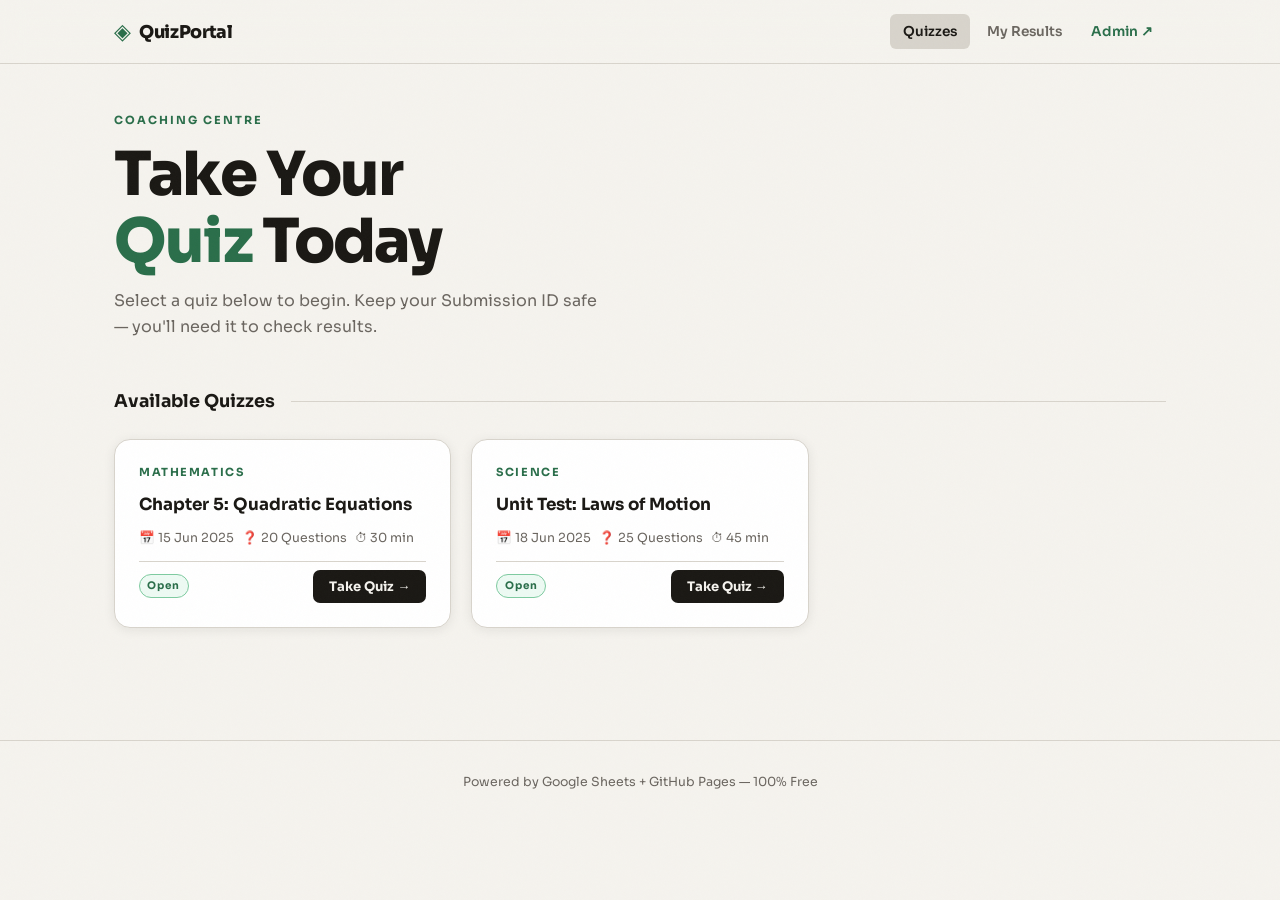
==== index.html @ 5165b7f3 "Add files via upload" ====
<!DOCTYPE html>
<html lang="en">
<head>
<meta charset="UTF-8">
<meta name="viewport" content="width=device-width, initial-scale=1.0">
<title>Quiz Portal — Coaching Centre</title>
<link rel="preconnect" href="https://fonts.googleapis.com">
<link href="https://fonts.googleapis.com/css2?family=Sora:wght@400;600;700;800&family=IBM+Plex+Mono:wght@400;500&display=swap" rel="stylesheet">
<link rel="stylesheet" href="style.css">
</head>
<body>

<div class="noise"></div>

<header class="site-header">
  <div class="header-inner">
    <div class="logo">
      <span class="logo-icon">◈</span>
      <span class="logo-text">QuizPortal</span>
    </div>
    <nav class="header-nav">
      <a href="index.html" class="nav-link active">Quizzes</a>
      <a href="result.html" class="nav-link">My Results</a>
      <a href="admin.html" class="nav-link nav-admin">Admin ↗</a>
    </nav>
  </div>
</header>

<main class="main-content">
  <section class="hero">
    <div class="hero-tag">COACHING CENTRE</div>
    <h1 class="hero-title">Take Your<br><em>Quiz</em> Today</h1>
    <p class="hero-sub">Select a quiz below to begin. Keep your Submission ID safe — you'll need it to check results.</p>
  </section>

  <section class="quiz-list-section">
    <div class="section-header">
      <h2 class="section-title">Available Quizzes</h2>
      <div class="section-line"></div>
    </div>

    <!-- =====================================================
         ADD YOUR QUIZZES HERE
         Copy a .quiz-card block and fill in:
           data-sheet-id  = your Google Sheet ID
           data-title     = Quiz name
           data-subject   = Subject label
           data-date      = Date string
           data-questions = Number of questions
           data-duration  = Duration in minutes
         ===================================================== -->

    <div class="quiz-grid" id="quizGrid">

      <!-- EXAMPLE CARD 1 — replace with your real sheet IDs -->
      <article class="quiz-card" data-sheet-id="YOUR_SHEET_ID_HERE">
        <div class="card-subject">Mathematics</div>
        <h3 class="card-title">Chapter 5: Quadratic Equations</h3>
        <div class="card-meta">
          <span class="meta-item">📅 15 Jun 2025</span>
          <span class="meta-item">❓ 20 Questions</span>
          <span class="meta-item">⏱ 30 min</span>
        </div>
        <div class="card-footer">
          <span class="card-badge badge-open">Open</span>
          <button class="btn-take" onclick="startQuiz(this)">Take Quiz →</button>
        </div>
      </article>

      <!-- EXAMPLE CARD 2 -->
      <article class="quiz-card" data-sheet-id="YOUR_SECOND_SHEET_ID_HERE">
        <div class="card-subject">Science</div>
        <h3 class="card-title">Unit Test: Laws of Motion</h3>
        <div class="card-meta">
          <span class="meta-item">📅 18 Jun 2025</span>
          <span class="meta-item">❓ 25 Questions</span>
          <span class="meta-item">⏱ 45 min</span>
        </div>
        <div class="card-footer">
          <span class="card-badge badge-open">Open</span>
          <button class="btn-take" onclick="startQuiz(this)">Take Quiz →</button>
        </div>
      </article>

    </div>
    <!-- END QUIZ GRID -->

  </section>
</main>

<footer class="site-footer">
  <p>Powered by Google Sheets + GitHub Pages &mdash; 100% Free</p>
</footer>

<script>
function startQuiz(btn) {
  const card = btn.closest('.quiz-card');
  const sheetId = card.dataset.sheetId;
  if (!sheetId || sheetId.startsWith('YOUR_')) {
    alert('Please update the sheet ID in index.html for this quiz card.');
    return;
  }
  window.location.href = `quiz.html?sheetId=${sheetId}`;
}
</script>
</body>
</html>
---- style.css ----
/* ============================================================
   QuizPortal — Complete Stylesheet
   Aesthetic: Clean Editorial × Utilitarian — Dark-accented,
   warm off-white, IBM Plex Mono for IDs, Sora for everything else
   ============================================================ */

/* ── Reset & Base ─────────────────────────────────────────── */
*, *::before, *::after { box-sizing: border-box; margin: 0; padding: 0; }

:root {
  --bg:         #f5f3ee;
  --bg-card:    #ffffff;
  --bg-dark:    #1a1814;
  --text:       #1a1814;
  --text-muted: #6b6660;
  --accent:     #2a6e4a;
  --accent-2:   #e8a020;
  --border:     #d8d4cc;
  --border-dark:#2e2b26;
  --danger:     #c0392b;
  --warn-bg:    #fef9ec;
  --warn-border:#f0c040;
  --ok-bg:      #edfaf3;
  --ok-border:  #7ecba0;
  --radius:     10px;
  --radius-lg:  16px;
  --shadow:     0 2px 12px rgba(26,24,20,.08);
  --shadow-lg:  0 8px 40px rgba(26,24,20,.14);
  --font:       'Sora', sans-serif;
  --mono:       'IBM Plex Mono', monospace;
}

html { font-size: 16px; scroll-behavior: smooth; }

body {
  font-family: var(--font);
  background: var(--bg);
  color: var(--text);
  min-height: 100vh;
  line-height: 1.6;
  -webkit-font-smoothing: antialiased;
}

/* ── Noise texture overlay ───────────────────────────────── */
.noise {
  pointer-events: none;
  position: fixed; inset: 0; z-index: 999;
  opacity: .025;
  background-image: url("data:image/svg+xml,%3Csvg viewBox='0 0 256 256' xmlns='http://www.w3.org/2000/svg'%3E%3Cfilter id='n'%3E%3CfeTurbulence type='fractalNoise' baseFrequency='0.9' numOctaves='4' stitchTiles='stitch'/%3E%3C/filter%3E%3Crect width='100%25' height='100%25' filter='url(%23n)'/%3E%3C/svg%3E");
  background-size: 128px;
}

/* ── Header ──────────────────────────────────────────────── */
.site-header {
  position: sticky; top: 0; z-index: 100;
  background: rgba(245,243,238,.92);
  backdrop-filter: blur(12px);
  border-bottom: 1px solid var(--border);
}
.header-inner {
  max-width: 1100px; margin: 0 auto;
  padding: .9rem 1.5rem;
  display: flex; align-items: center; justify-content: space-between; gap: 1rem;
}
.logo { display: flex; align-items: center; gap: .5rem; }
.logo-icon { font-size: 1.4rem; color: var(--accent); line-height: 1; }
.logo-text { font-weight: 800; font-size: 1.1rem; letter-spacing: -.02em; color: var(--text); }
.admin-badge {
  background: var(--text); color: var(--bg);
  font-size: .6rem; font-weight: 700; letter-spacing: .12em;
  padding: .2em .5em; border-radius: 4px; margin-left: .4rem;
}
.header-nav { display: flex; align-items: center; gap: .25rem; }
.nav-link {
  font-size: .85rem; font-weight: 600; text-decoration: none;
  color: var(--text-muted); padding: .4rem .8rem; border-radius: 6px;
  transition: color .15s, background .15s;
}
.nav-link:hover, .nav-link.active { color: var(--text); background: var(--border); }
.nav-admin { color: var(--accent) !important; }
.nav-admin:hover { background: var(--ok-bg) !important; }

/* Timer */
.timer-box {
  display: flex; align-items: center; gap: .5rem;
  background: var(--bg-dark); color: #fff;
  padding: .4rem .9rem; border-radius: 8px;
}
.timer-label { font-size: .65rem; letter-spacing: .12em; opacity: .7; }
.timer-display { font-family: var(--mono); font-size: 1.1rem; font-weight: 500; }
.timer-warning .timer-display { color: #f87171; animation: pulse .8s ease infinite; }
@keyframes pulse { 0%,100%{opacity:1} 50%{opacity:.5} }

/* Admin session info */
.admin-session-info { display: flex; align-items: center; gap: .75rem; }
.admin-sheet-label { font-family: var(--mono); font-size: .75rem; color: var(--text-muted); }

/* ── Main Content ─────────────────────────────────────────── */
.main-content { max-width: 1100px; margin: 0 auto; padding: 2rem 1.5rem 4rem; }

/* ── Hero ────────────────────────────────────────────────── */
.hero { margin-bottom: 3rem; padding-top: 1rem; }
.hero-tag {
  font-size: .7rem; letter-spacing: .18em; font-weight: 700;
  color: var(--accent); margin-bottom: .75rem;
}
.hero-title {
  font-size: clamp(2.2rem, 5vw, 3.8rem);
  font-weight: 800; line-height: 1.1; letter-spacing: -.03em;
  margin-bottom: .75rem;
}
.hero-title em { font-style: normal; color: var(--accent); }
.hero-sub { font-size: 1rem; color: var(--text-muted); max-width: 500px; }

/* ── Section Header ──────────────────────────────────────── */
.section-header { display: flex; align-items: center; gap: 1rem; margin-bottom: 1.5rem; }
.section-title { font-size: 1.1rem; font-weight: 700; white-space: nowrap; }
.section-line { flex: 1; height: 1px; background: var(--border); }

/* ── Quiz Grid ───────────────────────────────────────────── */
.quiz-grid {
  display: grid;
  grid-template-columns: repeat(auto-fill, minmax(300px, 1fr));
  gap: 1.25rem;
}
.quiz-card {
  background: var(--bg-card);
  border: 1px solid var(--border);
  border-radius: var(--radius-lg);
  padding: 1.5rem;
  box-shadow: var(--shadow);
  transition: transform .2s, box-shadow .2s, border-color .2s;
  display: flex; flex-direction: column; gap: .75rem;
}
.quiz-card:hover {
  transform: translateY(-3px);
  box-shadow: var(--shadow-lg);
  border-color: var(--accent);
}
.card-subject {
  font-size: .7rem; font-weight: 700; letter-spacing: .14em;
  color: var(--accent); text-transform: uppercase;
}
.card-title { font-size: 1.05rem; font-weight: 700; line-height: 1.35; }
.card-meta { display: flex; flex-wrap: wrap; gap: .5rem; }
.meta-item { font-size: .78rem; color: var(--text-muted); }
.card-footer { display: flex; align-items: center; justify-content: space-between; margin-top: auto; padding-top: .5rem; border-top: 1px solid var(--border); }
.card-badge {
  font-size: .65rem; font-weight: 700; letter-spacing: .1em;
  padding: .25em .7em; border-radius: 99px;
}
.badge-open { background: var(--ok-bg); color: var(--accent); border: 1px solid var(--ok-border); }
.badge-closed { background: #fee2e2; color: var(--danger); border: 1px solid #fca5a5; }

/* ── Buttons ─────────────────────────────────────────────── */
.btn-primary {
  background: var(--accent); color: #fff;
  border: none; border-radius: 8px;
  padding: .65rem 1.4rem; font-family: var(--font);
  font-size: .9rem; font-weight: 700; cursor: pointer;
  transition: opacity .15s, transform .1s;
}
.btn-primary:hover { opacity: .88; transform: translateY(-1px); }
.btn-primary:disabled { opacity: .5; cursor: not-allowed; transform: none; }
.btn-take { /* same as primary, inline variant */
  background: var(--text); color: var(--bg);
  border: none; border-radius: 7px;
  padding: .5rem 1rem; font-family: var(--font);
  font-size: .82rem; font-weight: 700; cursor: pointer;
  transition: opacity .15s;
}
.btn-take:hover { opacity: .8; }
.btn-secondary {
  background: transparent; color: var(--text);
  border: 1.5px solid var(--border); border-radius: 8px;
  padding: .6rem 1.3rem; font-family: var(--font);
  font-size: .9rem; font-weight: 600; cursor: pointer;
  transition: border-color .15s, background .15s;
}
.btn-secondary:hover { border-color: var(--text); background: var(--border); }
.btn-accent {
  background: var(--accent-2); color: var(--text);
  border: none; border-radius: 8px;
  padding: .6rem 1.3rem; font-family: var(--font);
  font-size: .9rem; font-weight: 700; cursor: pointer;
  transition: opacity .15s;
}
.btn-accent:hover { opacity: .85; }
.btn-ghost {
  background: transparent; color: var(--text-muted);
  border: none; padding: .4rem .8rem;
  font-family: var(--font); font-size: .85rem;
  cursor: pointer; border-radius: 6px;
  transition: background .15s;
}
.btn-ghost:hover { background: var(--border); color: var(--text); }
.btn-sm { padding: .35rem .8rem !important; font-size: .8rem !important; }
.btn-full { width: 100%; }
.btn-copy {
  background: var(--border); border: none; border-radius: 6px;
  padding: .4rem .9rem; font-family: var(--font);
  font-size: .8rem; font-weight: 600; cursor: pointer;
  transition: background .15s;
}
.btn-copy:hover { background: var(--text); color: var(--bg); }

/* ── Forms ───────────────────────────────────────────────── */
.form-group { display: flex; flex-direction: column; gap: .4rem; margin-bottom: 1rem; }
.form-group label { font-size: .82rem; font-weight: 700; color: var(--text); }
.form-group small { font-size: .75rem; color: var(--text-muted); }
input[type="text"], input[type="password"], input[type="number"] {
  padding: .65rem .9rem; border: 1.5px solid var(--border);
  border-radius: 8px; font-family: var(--font); font-size: .95rem;
  background: var(--bg-card); color: var(--text);
  transition: border-color .15s;
  width: 100%;
}
input[type="text"]:focus, input[type="password"]:focus, input[type="number"]:focus {
  outline: none; border-color: var(--accent);
  box-shadow: 0 0 0 3px rgba(42,110,74,.12);
}
.error-msg {
  color: var(--danger); font-size: .82rem; margin-top: .5rem;
  background: #fee2e2; border: 1px solid #fca5a5;
  padding: .5rem .8rem; border-radius: 6px;
}

/* ── State Screens ───────────────────────────────────────── */
.state-screen {
  display: flex; flex-direction: column;
  align-items: center; justify-content: center;
  min-height: 40vh; gap: 1rem; text-align: center;
  padding: 2rem;
}
.spinner {
  width: 40px; height: 40px;
  border: 3px solid var(--border);
  border-top-color: var(--accent);
  border-radius: 50%;
  animation: spin .7s linear infinite;
}
@keyframes spin { to { transform: rotate(360deg); } }
.error-icon {
  width: 56px; height: 56px; border-radius: 50%;
  background: #fee2e2; color: var(--danger);
  display: flex; align-items: center; justify-content: center;
  font-size: 1.5rem; font-weight: 800;
}
.pending-icon { font-size: 3rem; }

/* ── Info Card (quiz start) ──────────────────────────────── */
.info-card {
  max-width: 580px; margin: 0 auto;
  background: var(--bg-card); border: 1px solid var(--border);
  border-radius: var(--radius-lg); padding: 2rem;
  box-shadow: var(--shadow);
}
.info-header { margin-bottom: 1.5rem; }
.info-subject { font-size: .7rem; font-weight: 700; letter-spacing: .14em; color: var(--accent); margin-bottom: .4rem; }
.info-title { font-size: 1.6rem; font-weight: 800; letter-spacing: -.02em; margin-bottom: .5rem; }
.info-desc { color: var(--text-muted); font-size: .9rem; }
.info-meta { display: flex; flex-wrap: wrap; gap: .5rem; margin-bottom: 1.5rem; }
.meta-chip {
  background: var(--border); border-radius: 99px;
  padding: .3em .8em; font-size: .8rem; font-weight: 600;
}
.info-form h3 { font-size: 1rem; font-weight: 700; margin-bottom: 1rem; }
.info-notice {
  background: var(--warn-bg); border: 1px solid var(--warn-border);
  border-radius: 8px; padding: .75rem 1rem;
  font-size: .82rem; color: #7a5e1a; margin-bottom: 1.25rem;
}

/* ── Quiz Layout ─────────────────────────────────────────── */
.quiz-progress-bar {
  height: 4px; background: var(--border);
  border-radius: 2px; margin-bottom: 1.5rem; overflow: hidden;
}
.progress-fill {
  height: 100%; background: var(--accent);
  border-radius: 2px; width: 0%;
  transition: width .4s ease;
}
.quiz-layout {
  display: grid;
  grid-template-columns: 200px 1fr;
  gap: 1.5rem;
  align-items: start;
}
@media (max-width: 700px) {
  .quiz-layout { grid-template-columns: 1fr; }
  .question-nav { display: none; }
}

/* Question Nav Sidebar */
.question-nav {
  position: sticky; top: 70px;
  background: var(--bg-card); border: 1px solid var(--border);
  border-radius: var(--radius); padding: 1rem;
  box-shadow: var(--shadow);
}
.nav-label { font-size: .68rem; font-weight: 700; letter-spacing: .12em; color: var(--text-muted); margin-bottom: .75rem; }
.nav-dot {
  width: 32px; height: 32px; border-radius: 6px;
  border: 1.5px solid var(--border);
  background: transparent; color: var(--text-muted);
  font-size: .78rem; font-weight: 600;
  cursor: pointer; margin: .2rem;
  transition: all .15s;
}
.nav-dot:hover { border-color: var(--accent); color: var(--accent); }
.nav-dot.answered { background: var(--accent); border-color: var(--accent); color: #fff; }

/* Question Cards */
.question-card {
  background: var(--bg-card); border: 1px solid var(--border);
  border-radius: var(--radius-lg); padding: 1.5rem;
  margin-bottom: 1.25rem; box-shadow: var(--shadow);
  transition: border-color .2s;
}
.question-card:focus-within { border-color: var(--accent); }
.q-header {
  display: flex; align-items: center; gap: .6rem;
  margin-bottom: 1rem; flex-wrap: wrap;
}
.q-num {
  background: var(--text); color: var(--bg);
  font-size: .72rem; font-weight: 800; letter-spacing: .06em;
  padding: .2em .6em; border-radius: 5px;
}
.q-type {
  font-size: .72rem; font-weight: 600; letter-spacing: .08em;
  color: var(--text-muted); background: var(--border);
  padding: .2em .6em; border-radius: 5px; text-transform: uppercase;
}
.q-marks {
  margin-left: auto; font-size: .78rem; font-weight: 700; color: var(--accent);
}
.q-text { font-size: 1rem; font-weight: 600; line-height: 1.5; margin-bottom: 1.1rem; }
.q-answer { display: flex; flex-direction: column; gap: .5rem; }

/* MCQ Options */
.option-label {
  display: flex; align-items: flex-start; gap: .75rem;
  padding: .75rem 1rem; border: 1.5px solid var(--border);
  border-radius: 8px; cursor: pointer;
  transition: border-color .15s, background .15s;
}
.option-label:hover { border-color: var(--accent); background: var(--ok-bg); }
.option-label input[type="radio"] { margin-top: .15rem; accent-color: var(--accent); flex-shrink: 0; }
.option-label span { font-size: .92rem; }

/* Text inputs inside quiz */
.answer-input {
  padding: .65rem .9rem; border: 1.5px solid var(--border);
  border-radius: 8px; font-family: var(--font); font-size: .95rem;
  background: var(--bg); width: 100%; transition: border-color .15s;
}
.answer-input:focus { outline: none; border-color: var(--accent); box-shadow: 0 0 0 3px rgba(42,110,74,.1); }
.answer-textarea {
  padding: .75rem .9rem; border: 1.5px solid var(--border);
  border-radius: 8px; font-family: var(--font); font-size: .92rem;
  background: var(--bg); width: 100%; resize: vertical;
  line-height: 1.6; transition: border-color .15s;
}
.answer-textarea:focus { outline: none; border-color: var(--accent); box-shadow: 0 0 0 3px rgba(42,110,74,.1); }
.answer-textarea.long { min-height: 160px; }

/* Submit Zone */
.submit-zone {
  background: var(--bg-card); border: 1px solid var(--border);
  border-radius: var(--radius-lg); padding: 1.5rem;
  display: flex; align-items: center; justify-content: space-between;
  gap: 1rem; flex-wrap: wrap; box-shadow: var(--shadow);
}
.submit-info { font-size: .9rem; color: var(--text-muted); }
.submit-info span { font-weight: 700; color: var(--text); }

/* ── Success Screen ──────────────────────────────────────── */
.success-card {
  max-width: 480px; margin: 0 auto;
  background: var(--bg-card); border: 1px solid var(--border);
  border-radius: var(--radius-lg); padding: 2.5rem;
  text-align: center; box-shadow: var(--shadow-lg);
}
.success-icon {
  width: 64px; height: 64px; border-radius: 50%;
  background: var(--ok-bg); border: 2px solid var(--ok-border);
  display: flex; align-items: center; justify-content: center;
  font-size: 1.8rem; color: var(--accent); margin: 0 auto 1rem;
  animation: pop .4s cubic-bezier(.18,.89,.32,1.28);
}
@keyframes pop { 0%{transform:scale(.3)} 100%{transform:scale(1)} }
.success-card h2 { font-size: 1.5rem; font-weight: 800; margin-bottom: .4rem; }
.submission-id-box {
  background: var(--bg); border: 2px dashed var(--border);
  border-radius: 10px; padding: 1.25rem;
  margin: 1.25rem 0; display: flex; flex-direction: column; gap: .5rem; align-items: center;
}
.sid-label { font-size: .65rem; font-weight: 700; letter-spacing: .15em; color: var(--text-muted); }
.sid-value {
  font-family: var(--mono); font-size: 1.4rem; font-weight: 700;
  letter-spacing: .08em; color: var(--text);
}
.auto-score-box {
  background: var(--ok-bg); border: 1px solid var(--ok-border);
  border-radius: 8px; padding: .75rem 1rem;
  font-size: .9rem; color: #1a5c35; margin-bottom: .75rem;
}
.success-note { font-size: .82rem; color: var(--text-muted); margin-bottom: 1rem; }
.success-actions { display: flex; gap: .75rem; justify-content: center; flex-wrap: wrap; margin-top: 1rem; }

/* ── Result Lookup ───────────────────────────────────────── */
.lookup-card {
  max-width: 520px; margin: 0 auto;
  background: var(--bg-card); border: 1px solid var(--border);
  border-radius: var(--radius-lg); padding: 2rem;
  box-shadow: var(--shadow);
}

/* ── Result Display ──────────────────────────────────────── */
.result-header {
  display: flex; align-items: center; gap: 1rem; margin-bottom: 1.5rem;
}
.result-title { font-size: 1.4rem; font-weight: 800; }

.score-card {
  background: var(--bg-card); border: 1px solid var(--border);
  border-radius: var(--radius-lg); padding: 2rem;
  display: flex; align-items: center; gap: 2.5rem;
  flex-wrap: wrap; box-shadow: var(--shadow);
  margin-bottom: 2rem;
}
.score-ring-wrap { position: relative; flex-shrink: 0; }
.score-ring { width: 120px; height: 120px; }
.score-ring-text {
  position: absolute; inset: 0;
  display: flex; flex-direction: column;
  align-items: center; justify-content: center;
}
.score-big { font-size: 1.8rem; font-weight: 800; line-height: 1; }
.score-total { font-size: .8rem; color: var(--text-muted); font-weight: 600; }
.score-meta { flex: 1; min-width: 200px; }
.score-meta-row {
  display: flex; justify-content: space-between;
  padding: .5rem 0; border-bottom: 1px solid var(--border);
  font-size: .88rem;
}
.score-meta-row:last-child { border-bottom: none; }
.score-meta-row span { color: var(--text-muted); }

.breakdown-section { margin-top: 1.5rem; }
.breakdown-title { font-size: 1.1rem; font-weight: 700; margin-bottom: 1rem; }
.breakdown-card {
  background: var(--bg-card); border: 1px solid var(--border);
  border-radius: var(--radius); padding: 1.25rem;
  margin-bottom: .85rem; box-shadow: var(--shadow);
}
.breakdown-card.bc-correct { border-left: 4px solid var(--accent); }
.breakdown-card.bc-wrong   { border-left: 4px solid var(--danger); }
.bc-header {
  display: flex; align-items: center; gap: .5rem;
  margin-bottom: .75rem; flex-wrap: wrap;
}
.bc-score { margin-left: auto; font-size: .82rem; font-weight: 700; }
.bc-question { font-size: .95rem; font-weight: 600; margin-bottom: .6rem; }
.bc-your-answer { font-size: .88rem; color: var(--text-muted); margin-bottom: .4rem; }
.bc-correct-answer { font-size: .88rem; color: var(--accent); font-weight: 600; }
.bc-label { font-weight: 700; color: var(--text); margin-right: .3rem; }

/* ── Admin Dashboard ─────────────────────────────────────── */
.dash-header {
  display: flex; align-items: flex-start; justify-content: space-between;
  gap: 1rem; flex-wrap: wrap; margin-bottom: 1.5rem;
}
.dash-tag { font-size: .7rem; letter-spacing: .18em; font-weight: 700; color: var(--accent); margin-bottom: .3rem; }
.dash-title { font-size: 1.6rem; font-weight: 800; }
.dash-actions { display: flex; gap: .75rem; align-items: center; flex-wrap: wrap; }

.stats-row {
  display: grid;
  grid-template-columns: repeat(auto-fill, minmax(150px, 1fr));
  gap: 1rem; margin-bottom: 1.5rem;
}
.stat-card {
  background: var(--bg-card); border: 1px solid var(--border);
  border-radius: var(--radius); padding: 1.25rem;
  text-align: center; box-shadow: var(--shadow);
}
.stat-card.stat-warn { border-top: 3px solid var(--accent-2); }
.stat-card.stat-ok   { border-top: 3px solid var(--accent); }
.stat-val { font-size: 2rem; font-weight: 800; line-height: 1; margin-bottom: .3rem; }
.stat-label { font-size: .75rem; color: var(--text-muted); font-weight: 600; }

.filter-tabs {
  display: flex; gap: .4rem; flex-wrap: wrap; margin-bottom: 1.25rem;
}
.filter-tab {
  background: transparent; border: 1.5px solid var(--border);
  border-radius: 99px; padding: .35rem .9rem;
  font-family: var(--font); font-size: .8rem; font-weight: 600;
  cursor: pointer; color: var(--text-muted);
  transition: all .15s;
}
.filter-tab:hover { border-color: var(--text); color: var(--text); }
.filter-tab.active { background: var(--text); border-color: var(--text); color: var(--bg); }

.sub-card {
  background: var(--bg-card); border: 1px solid var(--border);
  border-radius: var(--radius-lg); padding: 1.25rem;
  margin-bottom: 1rem; box-shadow: var(--shadow);
  transition: box-shadow .2s;
}
.sub-card:hover { box-shadow: var(--shadow-lg); }
.sub-card.sub-pending { border-left: 4px solid var(--accent-2); }
.sub-card-header {
  display: flex; align-items: flex-start;
  justify-content: space-between; gap: 1rem;
  flex-wrap: wrap; margin-bottom: .6rem;
}
.sub-id-name { display: flex; align-items: center; gap: .6rem; flex-wrap: wrap; }
.sub-id { font-family: var(--mono); font-size: .8rem; background: var(--border); padding: .2em .5em; border-radius: 4px; }
.sub-name { font-weight: 700; font-size: .95rem; }
.sub-roll { font-size: .82rem; color: var(--text-muted); }
.sub-badges { display: flex; gap: .4rem; flex-wrap: wrap; }
.sub-card-meta { font-size: .8rem; color: var(--text-muted); display: flex; gap: 1rem; flex-wrap: wrap; margin-bottom: .75rem; }
.sub-card-actions { display: flex; gap: .6rem; flex-wrap: wrap; }

/* Badges */
.badge {
  font-size: .65rem; font-weight: 700; letter-spacing: .08em;
  padding: .25em .7em; border-radius: 99px; text-transform: uppercase;
}
.badge-warn { background: var(--warn-bg); color: #7a5e1a; border: 1px solid var(--warn-border); }
.badge-ok   { background: var(--ok-bg); color: var(--accent); border: 1px solid var(--ok-border); }
.badge-hidden   { background: #f3f4f6; color: #6b7280; border: 1px solid #d1d5db; }
.badge-released { background: #eff6ff; color: #2563eb; border: 1px solid #93c5fd; }
.badge-auto { background: var(--border); color: var(--text-muted); border: 1px solid var(--border); font-size: .65rem; }
.released-text { font-size: .8rem; font-weight: 600; color: var(--accent); padding: .35rem .5rem; }

/* Empty state */
.empty-state {
  text-align: center; padding: 3rem 1rem;
  color: var(--text-muted); font-size: .9rem;
  border: 1.5px dashed var(--border); border-radius: var(--radius-lg);
}

/* ── Grading Modal ───────────────────────────────────────── */
.modal-overlay {
  position: fixed; inset: 0; z-index: 500;
  background: rgba(26,24,20,.6);
  backdrop-filter: blur(4px);
  display: flex; align-items: center; justify-content: center;
  padding: 1rem;
}
.modal-box {
  background: var(--bg-card);
  border-radius: var(--radius-lg);
  width: 100%; max-width: 700px;
  max-height: 90vh; overflow: hidden;
  display: flex; flex-direction: column;
  box-shadow: var(--shadow-lg);
}
.modal-header {
  display: flex; align-items: center; justify-content: space-between;
  padding: 1.25rem 1.5rem; border-bottom: 1px solid var(--border);
  flex-shrink: 0;
}
.modal-header h3 { font-size: 1.1rem; font-weight: 800; }
.modal-close {
  background: transparent; border: none; cursor: pointer;
  font-size: 1.1rem; color: var(--text-muted);
  padding: .25rem .5rem; border-radius: 6px;
  transition: background .15s;
}
.modal-close:hover { background: var(--border); color: var(--text); }
.modal-body { flex: 1; overflow-y: auto; padding: 1.5rem; }
.modal-student-info {
  display: flex; flex-wrap: wrap; gap: .75rem;
  background: var(--bg); border-radius: 8px;
  padding: .75rem 1rem; margin-bottom: 1.25rem;
  font-size: .82rem;
}

/* Grade blocks */
.grade-block {
  background: var(--bg); border: 1px solid var(--border);
  border-radius: var(--radius); padding: 1.1rem;
  margin-bottom: .85rem;
}
.grade-block.grade-manual { border-left: 3px solid var(--accent-2); }
.grade-q-header { display: flex; align-items: center; gap: .5rem; flex-wrap: wrap; margin-bottom: .6rem; }
.grade-q-text { font-size: .92rem; font-weight: 600; margin-bottom: .6rem; }
.grade-student-ans { margin-bottom: .5rem; }
.grade-answer-text {
  font-size: .88rem; color: var(--text-muted);
  background: var(--bg-card); border: 1px solid var(--border);
  border-radius: 6px; padding: .6rem .8rem;
  margin-top: .25rem; white-space: pre-wrap;
  max-height: 180px; overflow-y: auto;
}
.grade-correct { font-size: .82rem; color: var(--accent); font-weight: 600; margin-bottom: .6rem; }
.no-answer { color: #9ca3af; font-style: italic; }
.grade-input-row {
  display: flex; align-items: center; gap: .75rem;
  margin-top: .75rem; padding-top: .75rem;
  border-top: 1px dashed var(--border);
}
.grade-input-row label { font-size: .8rem; font-weight: 700; white-space: nowrap; }
.grade-score-input {
  width: 90px; text-align: center;
  font-family: var(--mono); font-weight: 700;
}
.modal-footer-actions {
  display: flex; align-items: center; justify-content: space-between;
  gap: 1rem; flex-wrap: wrap;
  padding-top: 1rem; margin-top: 1rem; border-top: 1px solid var(--border);
  position: sticky; bottom: 0; background: var(--bg-card);
}
.modal-total { font-size: .9rem; color: var(--text-muted); }
.modal-total strong { color: var(--accent); font-size: 1.1rem; }

/* ── Footer ──────────────────────────────────────────────── */
.site-footer {
  text-align: center; padding: 2rem 1rem;
  font-size: .78rem; color: var(--text-muted);
  border-top: 1px solid var(--border); margin-top: 3rem;
}

/* ── Responsive ──────────────────────────────────────────── */
@media (max-width: 600px) {
  .header-inner { padding: .75rem 1rem; }
  .hero-title { font-size: 2rem; }
  .score-card { flex-direction: column; align-items: center; }
  .dash-header { flex-direction: column; }
  .modal-footer-actions { flex-direction: column; }
  .submit-zone { flex-direction: column; }
  .quiz-grid { grid-template-columns: 1fr; }
}
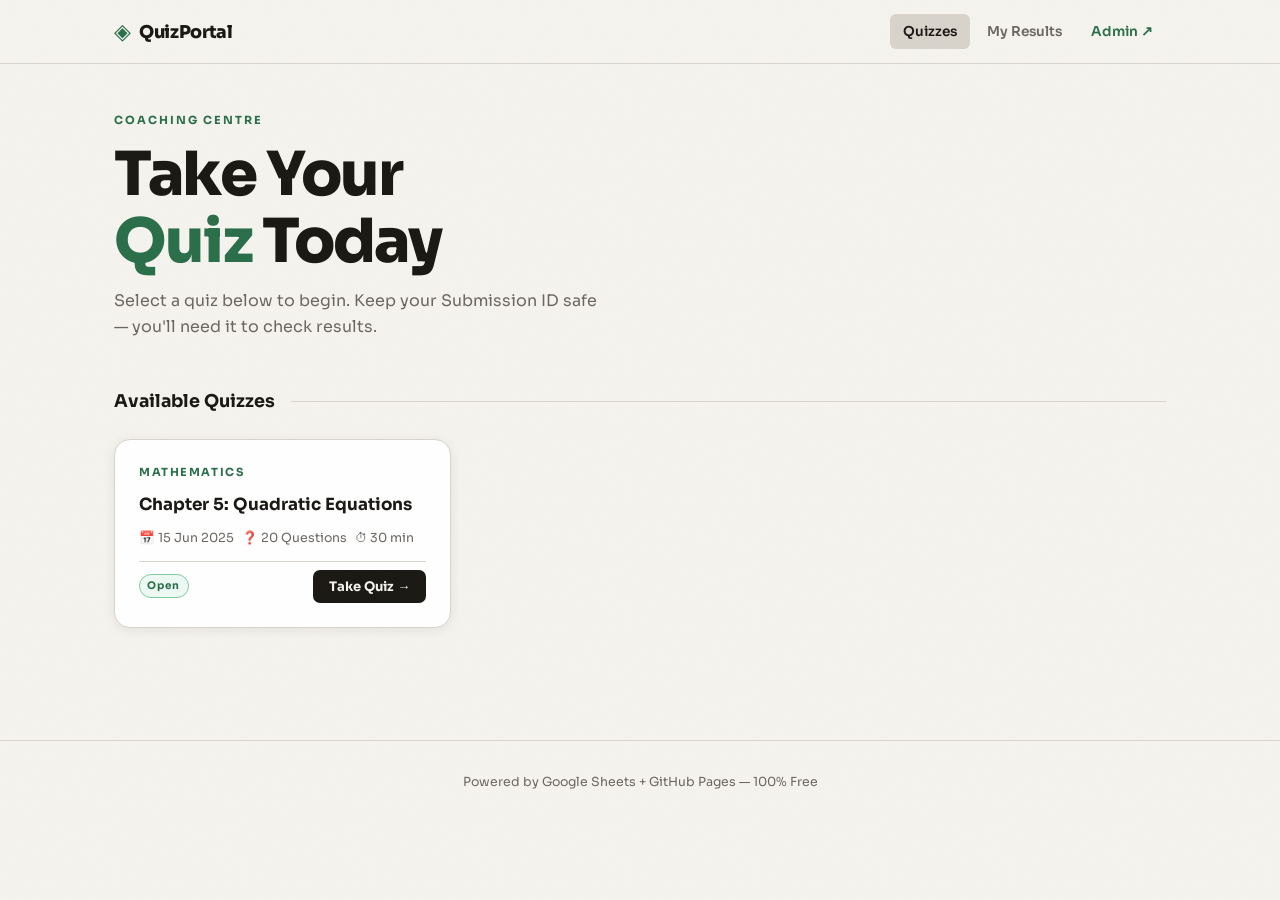
==== commit edfd5786: "Update index.html" ====
--- a/index.html
+++ b/index.html
@@ -53,28 +53,13 @@
     <div class="quiz-grid" id="quizGrid">
 
       <!-- EXAMPLE CARD 1 — replace with your real sheet IDs -->
-      <article class="quiz-card" data-sheet-id="YOUR_SHEET_ID_HERE">
+      <article class="quiz-card" data-sheet-id="1eLUb0pJsxCskCCo0T9Qb9iUf3W6nNU559I4bNTqaypw">
         <div class="card-subject">Mathematics</div>
         <h3 class="card-title">Chapter 5: Quadratic Equations</h3>
         <div class="card-meta">
           <span class="meta-item">📅 15 Jun 2025</span>
           <span class="meta-item">❓ 20 Questions</span>
           <span class="meta-item">⏱ 30 min</span>
-        </div>
-        <div class="card-footer">
-          <span class="card-badge badge-open">Open</span>
-          <button class="btn-take" onclick="startQuiz(this)">Take Quiz →</button>
-        </div>
-      </article>
-
-      <!-- EXAMPLE CARD 2 -->
-      <article class="quiz-card" data-sheet-id="YOUR_SECOND_SHEET_ID_HERE">
-        <div class="card-subject">Science</div>
-        <h3 class="card-title">Unit Test: Laws of Motion</h3>
-        <div class="card-meta">
-          <span class="meta-item">📅 18 Jun 2025</span>
-          <span class="meta-item">❓ 25 Questions</span>
-          <span class="meta-item">⏱ 45 min</span>
         </div>
         <div class="card-footer">
           <span class="card-badge badge-open">Open</span>
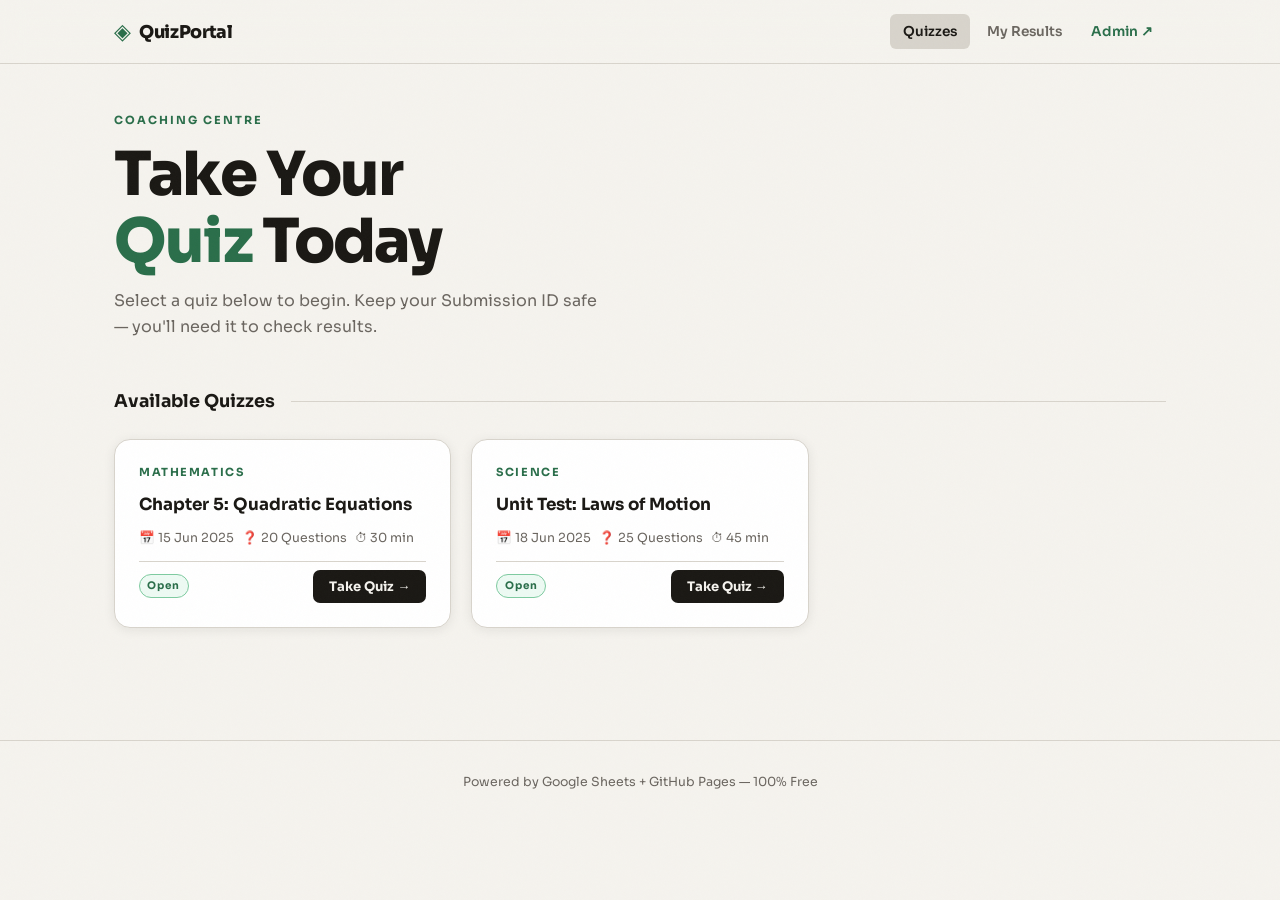
==== commit 6216793c: "Refactor quiz card generation and update alerts" ====
--- a/index.html
+++ b/index.html
@@ -38,38 +38,8 @@
       <h2 class="section-title">Available Quizzes</h2>
       <div class="section-line"></div>
     </div>
-
-    <!-- =====================================================
-         ADD YOUR QUIZZES HERE
-         Copy a .quiz-card block and fill in:
-           data-sheet-id  = your Google Sheet ID
-           data-title     = Quiz name
-           data-subject   = Subject label
-           data-date      = Date string
-           data-questions = Number of questions
-           data-duration  = Duration in minutes
-         ===================================================== -->
-
-    <div class="quiz-grid" id="quizGrid">
-
-      <!-- EXAMPLE CARD 1 — replace with your real sheet IDs -->
-      <article class="quiz-card" data-sheet-id="1eLUb0pJsxCskCCo0T9Qb9iUf3W6nNU559I4bNTqaypw">
-        <div class="card-subject">Mathematics</div>
-        <h3 class="card-title">Chapter 5: Quadratic Equations</h3>
-        <div class="card-meta">
-          <span class="meta-item">📅 15 Jun 2025</span>
-          <span class="meta-item">❓ 20 Questions</span>
-          <span class="meta-item">⏱ 30 min</span>
-        </div>
-        <div class="card-footer">
-          <span class="card-badge badge-open">Open</span>
-          <button class="btn-take" onclick="startQuiz(this)">Take Quiz →</button>
-        </div>
-      </article>
-
-    </div>
-    <!-- END QUIZ GRID -->
-
+    <!-- Cards are generated automatically from QUIZ_LIST in config.js -->
+    <div class="quiz-grid" id="quizGrid"></div>
   </section>
 </main>
 
@@ -77,12 +47,42 @@
   <p>Powered by Google Sheets + GitHub Pages &mdash; 100% Free</p>
 </footer>
 
+<script src="config.js"></script>
 <script>
+// Auto-build quiz cards from QUIZ_LIST in config.js
+const grid = document.getElementById('quizGrid');
+
+if (!QUIZ_LIST || QUIZ_LIST.length === 0) {
+  grid.innerHTML = '<p style="color:var(--text-muted);padding:2rem 0">No quizzes added yet. Edit <code>config.js</code> to add quizzes.</p>';
+} else {
+  QUIZ_LIST.forEach(q => {
+    const card = document.createElement('article');
+    card.className = 'quiz-card';
+    card.dataset.sheetId = q.sheetId;
+    const meta = [];
+    if (q.date)      meta.push(`📅 ${q.date}`);
+    if (q.questions) meta.push(`❓ ${q.questions} Questions`);
+    if (q.duration)  meta.push(`⏱ ${q.duration} min`);
+    const isOpen = q.open !== false;
+    card.innerHTML = `
+      <div class="card-subject">${q.subject || 'QUIZ'}</div>
+      <h3 class="card-title">${q.name}</h3>
+      ${meta.length ? `<div class="card-meta">${meta.map(m=>`<span class="meta-item">${m}</span>`).join('')}</div>` : ''}
+      <div class="card-footer">
+        <span class="card-badge ${isOpen ? 'badge-open' : 'badge-closed'}">${isOpen ? 'Open' : 'Closed'}</span>
+        ${isOpen
+          ? `<button class="btn-take" onclick="startQuiz(this)">Take Quiz →</button>`
+          : `<span style="font-size:.82rem;color:var(--text-muted);font-weight:600">Not available</span>`}
+      </div>`;
+    grid.appendChild(card);
+  });
+}
+
 function startQuiz(btn) {
   const card = btn.closest('.quiz-card');
   const sheetId = card.dataset.sheetId;
   if (!sheetId || sheetId.startsWith('YOUR_')) {
-    alert('Please update the sheet ID in index.html for this quiz card.');
+    alert('Please update the sheetId in config.js for this quiz.');
     return;
   }
   window.location.href = `quiz.html?sheetId=${sheetId}`;
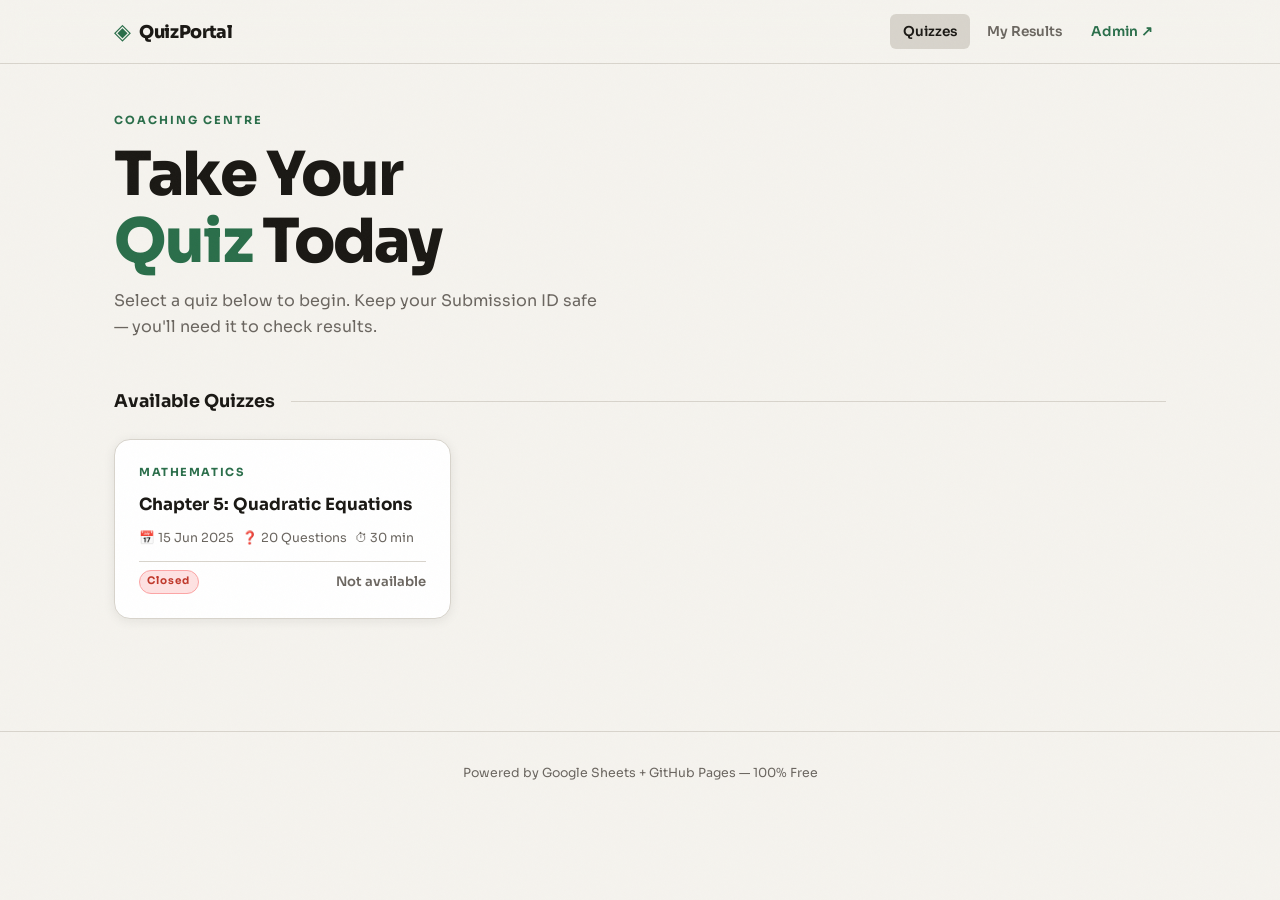
==== commit 089684f3: "Fix missing newline at end of index.html Added a newline at the end of the index.html file." ====
--- a/index.html
+++ b/index.html
@@ -56,6 +56,9 @@
   grid.innerHTML = '<p style="color:var(--text-muted);padding:2rem 0">No quizzes added yet. Edit <code>config.js</code> to add quizzes.</p>';
 } else {
   QUIZ_LIST.forEach(q => {
+    // If hidden:true, don't show on home page at all
+    if (q.hidden === true) return;
+
     const card = document.createElement('article');
     card.className = 'quiz-card';
     card.dataset.sheetId = q.sheetId;
--- a/style.css
+++ b/style.css
@@ -225,6 +225,36 @@
   padding: .5rem .8rem; border-radius: 6px;
 }
 
+/* ── Select Dropdown ─────────────────────────────────────── */
+.form-select {
+  padding: .65rem .9rem; border: 1.5px solid var(--border);
+  border-radius: 8px; font-family: var(--font); font-size: .95rem;
+  background: var(--bg-card); color: var(--text);
+  cursor: pointer; width: 100%;
+  -webkit-appearance: none; appearance: none;
+  background-image: url("data:image/svg+xml,%3Csvg xmlns='http://www.w3.org/2000/svg' width='12' height='8' viewBox='0 0 12 8'%3E%3Cpath d='M1 1l5 5 5-5' stroke='%236b6660' stroke-width='1.5' fill='none' stroke-linecap='round'/%3E%3C/svg%3E");
+  background-repeat: no-repeat;
+  background-position: right .9rem center;
+  padding-right: 2.5rem;
+  transition: border-color .15s;
+}
+.form-select:focus {
+  outline: none; border-color: var(--accent);
+  box-shadow: 0 0 0 3px rgba(42,110,74,.12);
+}
+.form-select option { background: var(--bg-card); }
+
+/* ── PDF Button ──────────────────────────────────────────── */
+.btn-pdf {
+  background: var(--bg-dark); color: #fff;
+  border: none; border-radius: 8px;
+  padding: .55rem 1.1rem; font-family: var(--font);
+  font-size: .85rem; font-weight: 700; cursor: pointer;
+  display: flex; align-items: center; gap: .4rem;
+  transition: opacity .15s; margin-left: auto;
+}
+.btn-pdf:hover { opacity: .8; }
+
 /* ── State Screens ───────────────────────────────────────── */
 .state-screen {
   display: flex; flex-direction: column;
@@ -420,7 +450,7 @@
 
 /* ── Result Display ──────────────────────────────────────── */
 .result-header {
-  display: flex; align-items: center; gap: 1rem; margin-bottom: 1.5rem;
+  display: flex; align-items: center; gap: 1rem; margin-bottom: 1.5rem; flex-wrap: wrap;
 }
 .result-title { font-size: 1.4rem; font-weight: 800; }
 
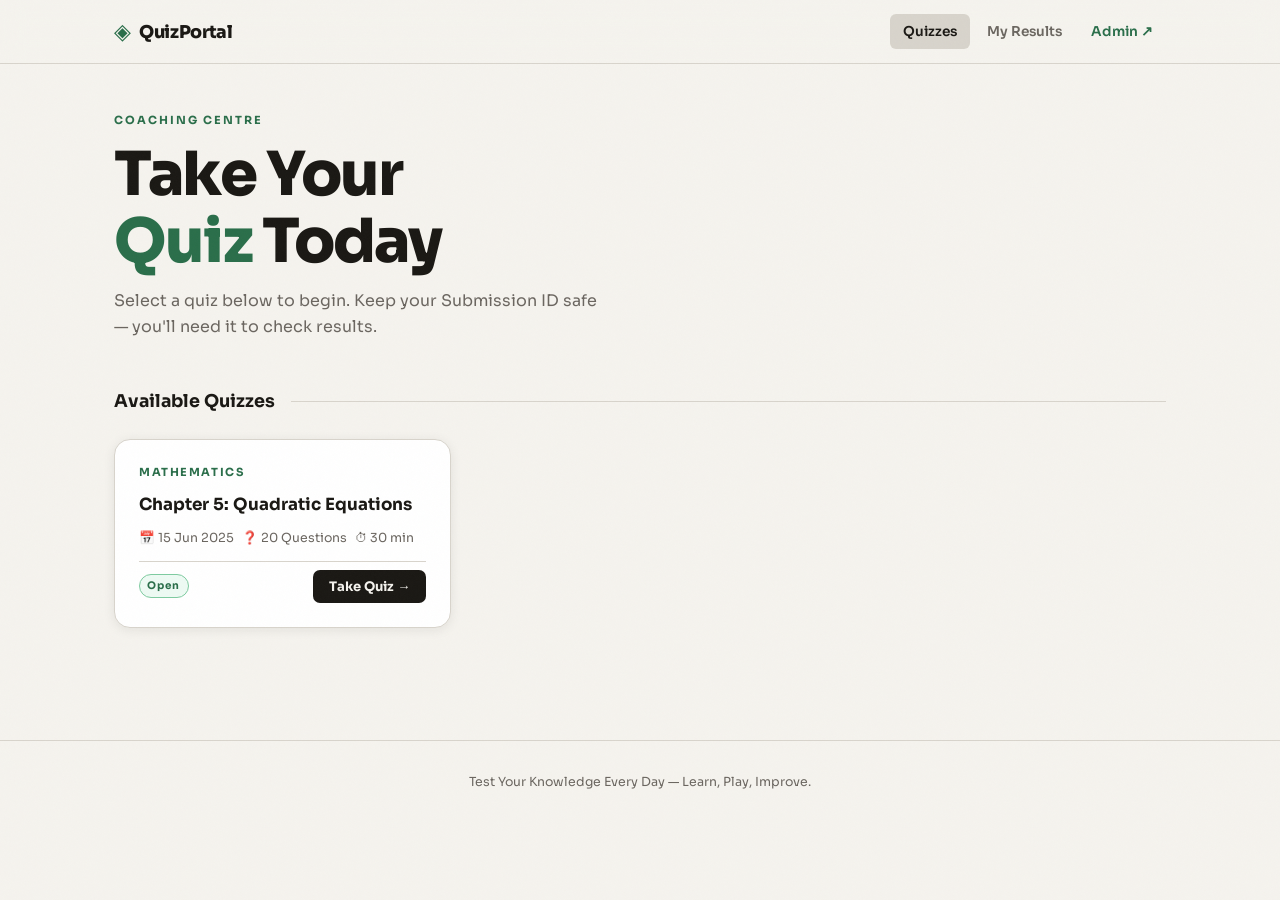
==== commit 5e7ba400: "Change footer message to encourage daily learning Updated footer text to promote daily knowledge tes" ====
--- a/index.html
+++ b/index.html
@@ -44,7 +44,7 @@
 </main>
 
 <footer class="site-footer">
-  <p>Powered by Google Sheets + GitHub Pages &mdash; 100% Free</p>
+  <p>Test Your Knowledge Every Day &mdash; Learn, Play, Improve.</p>
 </footer>
 
 <script src="config.js"></script>
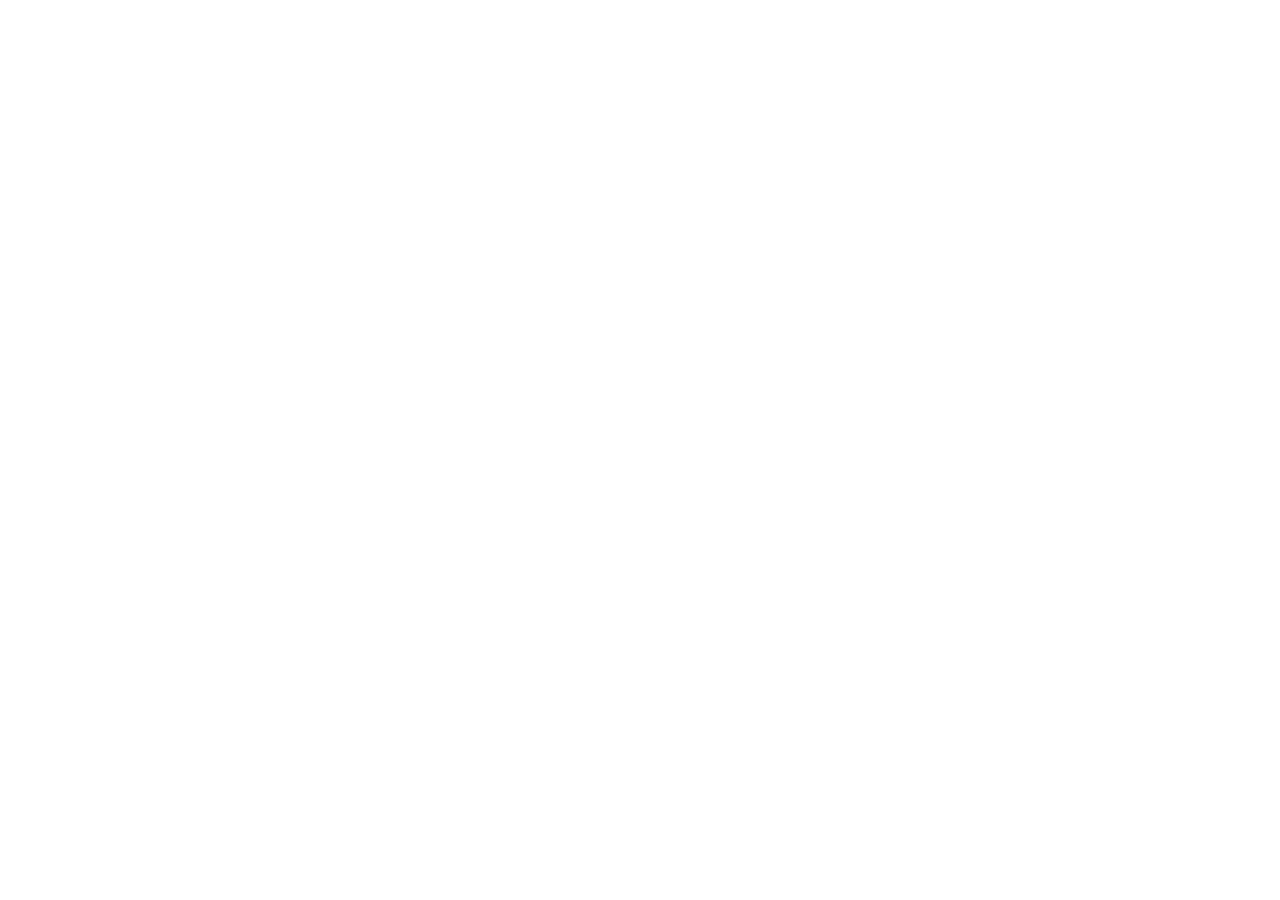
==== commit 4971483a: "Update title of Quiz Portal in index.html" ====
--- a/index.html
+++ b/index.html
@@ -3,7 +3,7 @@
 <head>
 <meta charset="UTF-8">
 <meta name="viewport" content="width=device-width, initial-scale=1.0">
-<title>Quiz Portal — Coaching Centre</title>
+<title>Sudheer's Quiz Portal/title>
 <link rel="preconnect" href="https://fonts.googleapis.com">
 <link href="https://fonts.googleapis.com/css2?family=Sora:wght@400;600;700;800&family=IBM+Plex+Mono:wght@400;500&display=swap" rel="stylesheet">
 <link rel="stylesheet" href="style.css">
--- a/style.css
+++ b/style.css
@@ -340,6 +340,7 @@
 }
 .nav-dot:hover { border-color: var(--accent); color: var(--accent); }
 .nav-dot.answered { background: var(--accent); border-color: var(--accent); color: #fff; }
+.nav-dot.current { border-color: var(--text); box-shadow: 0 0 0 2px var(--text); }
 
 /* Question Cards */
 .question-card {
@@ -349,6 +350,17 @@
   transition: border-color .2s;
 }
 .question-card:focus-within { border-color: var(--accent); }
+/* One question at a time: only the active card is shown */
+#questionsContainer .question-card { display: none; }
+#questionsContainer .question-card.active { display: block; }
+
+/* Previous / Next controls */
+.quiz-controls {
+  display: flex; align-items: center; justify-content: space-between;
+  gap: 1rem; margin-bottom: 1.25rem;
+}
+.quiz-controls .btn-secondary:disabled { opacity: .45; cursor: not-allowed; }
+.q-counter { font-size: .85rem; font-weight: 600; color: var(--text-muted); text-align: center; }
 .q-header {
   display: flex; align-items: center; gap: .6rem;
   margin-bottom: 1rem; flex-wrap: wrap;
@@ -630,6 +642,12 @@
   max-height: 180px; overflow-y: auto;
 }
 .grade-correct { font-size: .82rem; color: var(--accent); font-weight: 600; margin-bottom: .6rem; }
+.grade-note {
+  font-size: .85rem; color: #7a5e1a; background: var(--warn-bg);
+  border: 1px solid var(--warn-border); border-radius: 6px;
+  padding: .55rem .75rem; margin-bottom: .6rem; white-space: pre-wrap;
+}
+.grade-note .bc-label { color: #7a5e1a; }
 .no-answer { color: #9ca3af; font-style: italic; }
 .grade-input-row {
   display: flex; align-items: center; gap: .75rem;
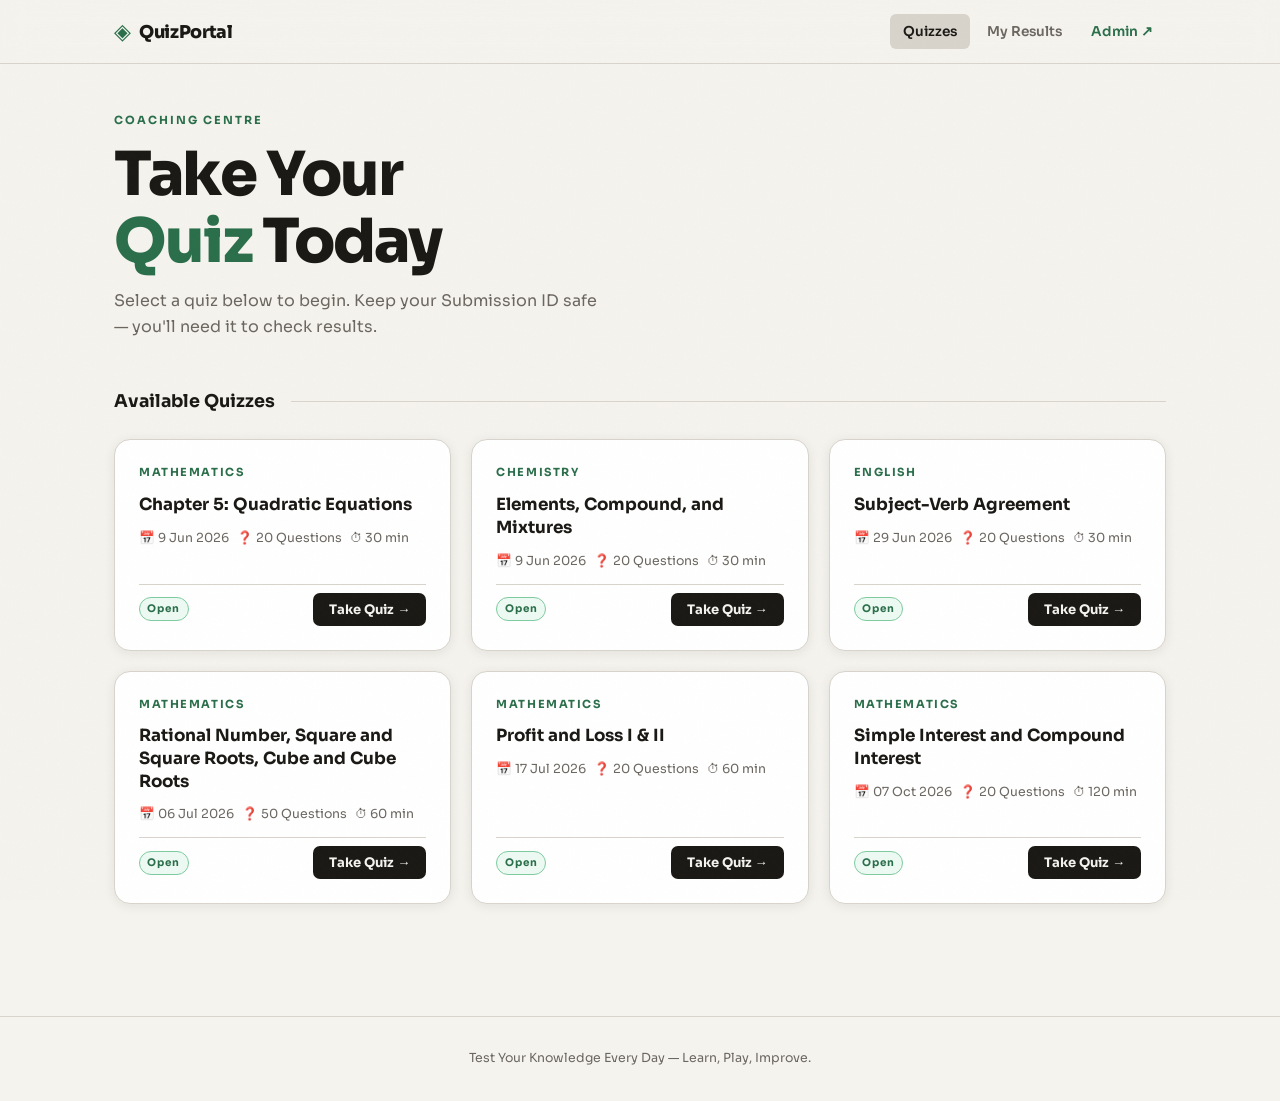
==== commit abd3abff: "Fix title tag in index.html" ====
--- a/index.html
+++ b/index.html
@@ -3,7 +3,7 @@
 <head>
 <meta charset="UTF-8">
 <meta name="viewport" content="width=device-width, initial-scale=1.0">
-<title>Sudheer's Quiz Portal/title>
+<title>Sudheer's Quiz Portal</title>
 <link rel="preconnect" href="https://fonts.googleapis.com">
 <link href="https://fonts.googleapis.com/css2?family=Sora:wght@400;600;700;800&family=IBM+Plex+Mono:wght@400;500&display=swap" rel="stylesheet">
 <link rel="stylesheet" href="style.css">
